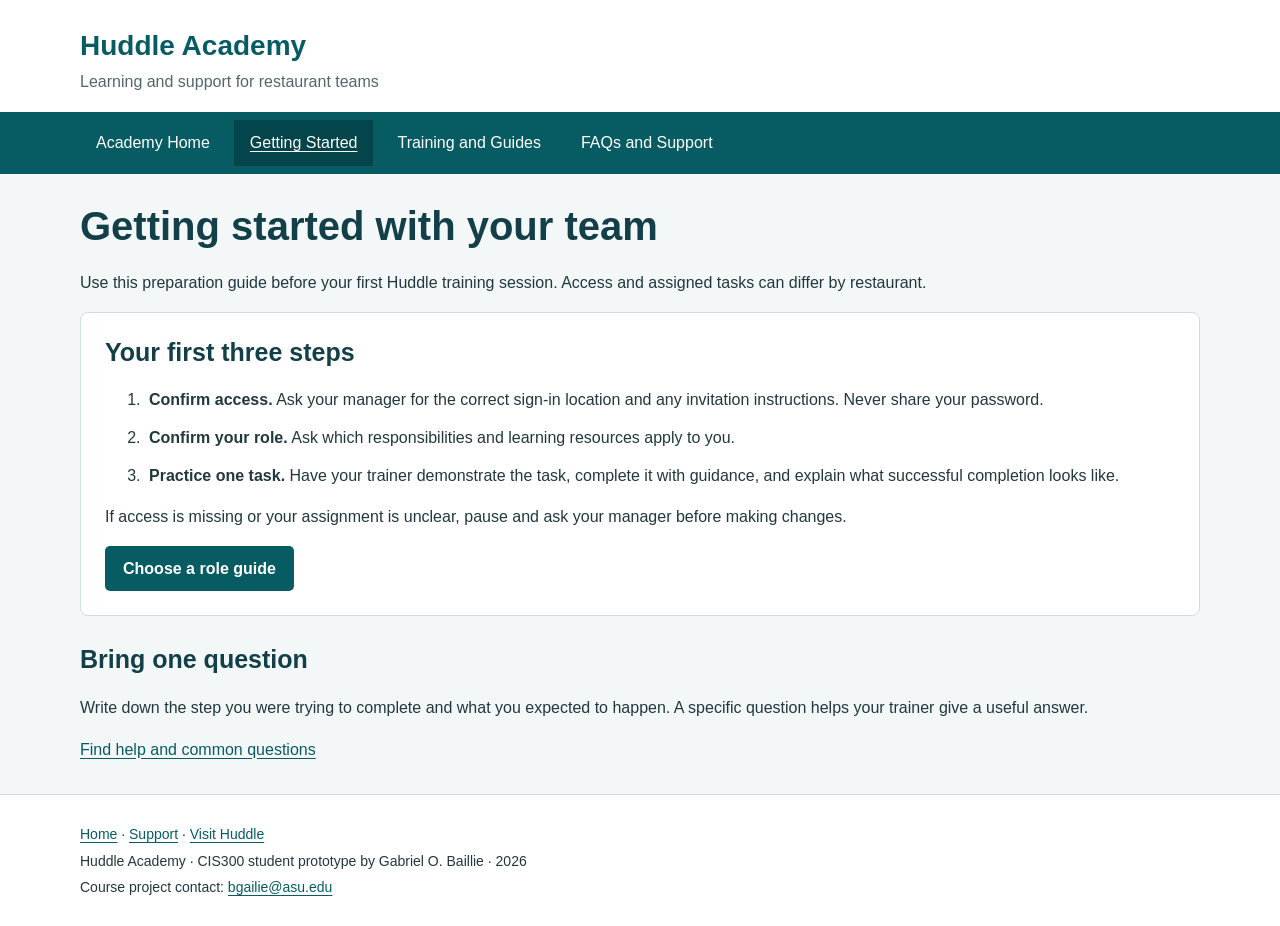
==== getting-started.html @ c144b117 "Initial project: Huddle Academy static website with HTML pages and shared stylesheet" ====
<!DOCTYPE html>
<html lang="en">
<head>
  <meta charset="UTF-8">
  <meta name="viewport" content="width=device-width, initial-scale=1.0">
  <meta name="description" content="Getting Started: practical onboarding and learning resources for restaurant teams using Huddle.">
  <title>Getting Started | Huddle Academy</title>
  <link rel="stylesheet" href="huddle.css">
</head>
<body>
  <a class="skip-link" href="#main">Skip to main content</a>
  <header><div class="wrapper"><a class="brand" href="index.html">Huddle Academy</a><p class="tagline">Learning and support for restaurant teams</p></div></header>
  <nav aria-label="Main navigation"><div class="wrapper"><ul><li><a href="index.html">Academy Home</a></li><li><a href="getting-started.html" aria-current="page">Getting Started</a></li><li><a href="training.html">Training and Guides</a></li><li><a href="support.html">FAQs and Support</a></li></ul></div></nav>
  <main id="main" class="wrapper">
    <h1>Getting started with your team</h1><p>Use this preparation guide before your first Huddle training session. Access and assigned tasks can differ by restaurant.</p>
    <section class="panel"><h2>Your first three steps</h2><ol class="steps"><li><strong>Confirm access.</strong> Ask your manager for the correct sign-in location and any invitation instructions. Never share your password.</li><li><strong>Confirm your role.</strong> Ask which responsibilities and learning resources apply to you.</li><li><strong>Practice one task.</strong> Have your trainer demonstrate the task, complete it with guidance, and explain what successful completion looks like.</li></ol><p>If access is missing or your assignment is unclear, pause and ask your manager before making changes.</p><a class="button" href="training.html">Choose a role guide</a></section>
    <section class="section"><h2>Bring one question</h2><p>Write down the step you were trying to complete and what you expected to happen. A specific question helps your trainer give a useful answer.</p><a href="support.html">Find help and common questions</a></section>
  </main>
  <footer><div class="wrapper"><p><a href="index.html">Home</a> · <a href="support.html">Support</a> · <a href="https://huddleapp.com">Visit Huddle</a></p><p>Huddle Academy · CIS300 student prototype by Gabriel O. Baillie · 2026</p><p>Course project contact: <a href="mailto:bgailie@asu.edu">bgailie@asu.edu</a></p></div></footer>
</body>
</html>
---- huddle.css ----
/* Huddle Academy: shared external stylesheet */
* {
  box-sizing: border-box;
}

body {
  margin: 0;
  background-color: #f3f7f8;
  color: #21383e;
  font-family: Arial, Helvetica, sans-serif;
  font-size: 16px;
  line-height: 1.6;
}

.wrapper {
  width: 92%;
  max-width: 1120px;
  margin: auto;
}

header {
  padding: 24px 0 18px;
  background-color: #ffffff;
}

.brand {
  color: #075c63;
  font-size: 28px;
  font-weight: bold;
  text-decoration: none;
}

.tagline {
  margin: 0;
  color: #52676d;
}

nav {
  background-color: #075c63;
}

nav ul {
  display: flex;
  flex-wrap: wrap;
  gap: 8px;
  list-style: none;
  margin: 0;
  padding: 8px 0;
}

nav a {
  display: block;
  color: #ffffff;
  padding: 10px 16px;
  text-decoration: none;
}

nav a:hover, nav a[aria-current="page"] {
  background-color: #03454b;
  text-decoration: underline;
}

a {
  color: #075c63;
  text-underline-offset: 3px;
}

a:focus-visible, input:focus-visible, select:focus-visible, textarea:focus-visible, button:focus-visible {
  outline: 3px solid #be6411;
  outline-offset: 3px;
}

main {
  padding-top: 28px;
  padding-bottom: 32px;
}

h1, h2, h3 {
  line-height: 1.2;
  color: #123f48;
}

h1 {
  font-size: 40px;
  margin: 0 0 20px;
}

h2 {
  font-size: 25px;
  margin-top: 0;
}

h3 {
  font-size: 20px;
}

p {
  margin-top: 0;
}

.hero {
  display: grid;
  grid-template-columns: 1fr 1fr;
  gap: 28px;
  align-items: center;
  background-color: #e1f1ef;
  padding: 30px;
  border-radius: 10px;
}

.hero img {
  width: 100%;
  height: auto;
  display: block;
}

.eyebrow {
  font-size: 14px;
  font-weight: bold;
  letter-spacing: 1px;
  text-transform: uppercase;
}

.button {
  display: inline-block;
  background-color: #075c63;
  color: #ffffff;
  border: 0;
  border-radius: 5px;
  padding: 10px 18px;
  font-weight: bold;
  text-decoration: none;
}

.button:hover {
  background-color: #03454b;
}

.content-grid {
  display: grid;
  grid-template-columns: 2fr 1fr;
  gap: 24px;
  margin-top: 24px;
}

.panel {
  background-color: #ffffff;
  border: 1px solid #cfdee1;
  padding: 24px;
  border-radius: 8px;
}

.cards {
  display: grid;
  grid-template-columns: repeat(3, 1fr);
  gap: 16px;
  margin-top: 20px;
}

.card {
  border-top: 4px solid #247d76;
  background-color: #ffffff;
  padding: 20px;
}

.card h3 {
  margin-top: 0;
}

.section {
  margin-top: 28px;
}

.steps li {
  margin-bottom: 12px;
  padding-left: 4px;
}

.table-wrap {
  overflow-x: auto;
}

table {
  border-collapse: collapse;
  width: 100%;
  background-color: #ffffff;
}

caption {
  text-align: left;
  font-weight: bold;
  padding-bottom: 10px;
}

th, td {
  border: 1px solid #b9cdd1;
  padding: 14px;
  text-align: left;
  vertical-align: top;
}

th {
  background-color: #075c63;
  color: #ffffff;
}

tbody tr:nth-child(even) {
  background-color: #eaf3f5;
}

form {
  max-width: 660px;
}

label {
  display: block;
  font-weight: bold;
  margin-top: 14px;
}

input, select, textarea {
  width: 100%;
  padding: 10px;
  border: 1px solid #71898f;
  border-radius: 4px;
  font: inherit;
  background-color: #ffffff;
}

textarea {
  min-height: 130px;
  resize: vertical;
}

button {
  font: inherit;
  cursor: pointer;
  margin-top: 18px;
}

small {
  display: block;
  color: #52676d;
}

details {
  padding: 14px 0;
  border-bottom: 1px solid #cfdee1;
}

summary {
  cursor: pointer;
  font-weight: bold;
}

details p {
  margin-top: 12px;
}

footer {
  padding: 24px 0;
  border-top: 1px solid #cfdee1;
  background-color: #ffffff;
}

footer p {
  margin: 4px 0;
  font-size: 14px;
}

.skip-link {
  position: absolute;
  left: -9999px;
}

.skip-link:focus {
  left: 12px;
  top: 12px;
  background-color: #ffffff;
  padding: 12px;
  z-index: 2;
}

@media (max-width: 720px) {
  .hero, .content-grid, .cards {
    grid-template-columns: 1fr;
  }

  h1 {
    font-size: 32px;
  }

  .hero, .panel {
    padding: 20px;
  }

  nav a {
    padding: 8px 10px;
  }
}
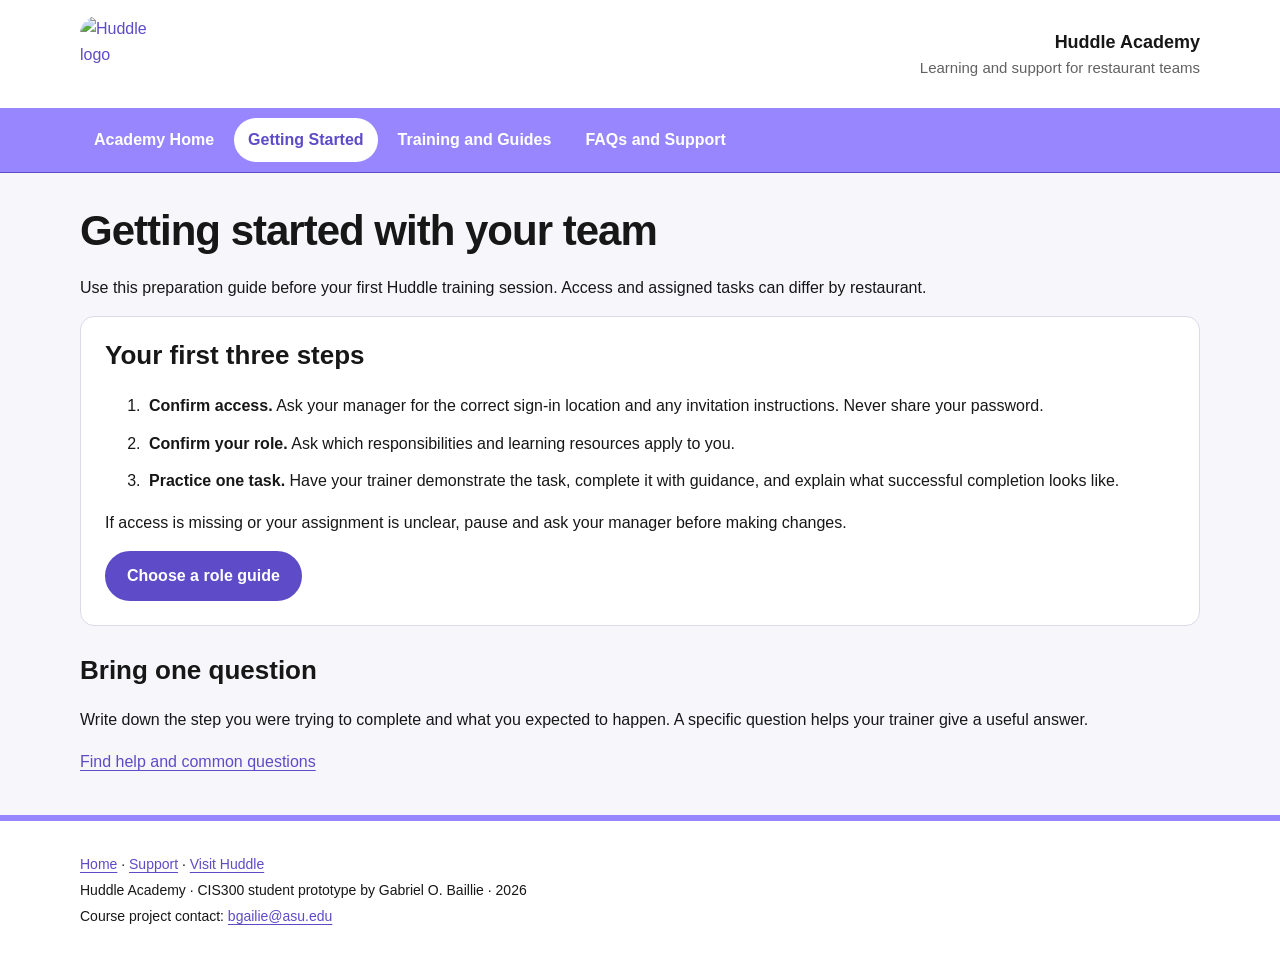
==== commit f3e1300a: "Update Huddle Academy pages to revised starter content and styling." ====
--- a/getting-started.html
+++ b/getting-started.html
@@ -9,7 +9,7 @@
 </head>
 <body>
   <a class="skip-link" href="#main">Skip to main content</a>
-  <header><div class="wrapper"><a class="brand" href="index.html">Huddle Academy</a><p class="tagline">Learning and support for restaurant teams</p></div></header>
+  <header><div class="wrapper header-row"><a class="brand-logo" href="index.html" aria-label="Huddle Academy home"><img src="huddle-logo.png" width="1024" height="1024" alt="Huddle logo"></a><p class="tagline"><strong>Huddle Academy</strong><br>Learning and support for restaurant teams</p></div></header>
   <nav aria-label="Main navigation"><div class="wrapper"><ul><li><a href="index.html">Academy Home</a></li><li><a href="getting-started.html" aria-current="page">Getting Started</a></li><li><a href="training.html">Training and Guides</a></li><li><a href="support.html">FAQs and Support</a></li></ul></div></nav>
   <main id="main" class="wrapper">
     <h1>Getting started with your team</h1><p>Use this preparation guide before your first Huddle training session. Access and assigned tasks can differ by restaurant.</p>
@@ -18,4 +18,4 @@
   </main>
   <footer><div class="wrapper"><p><a href="index.html">Home</a> · <a href="support.html">Support</a> · <a href="https://huddleapp.com">Visit Huddle</a></p><p>Huddle Academy · CIS300 student prototype by Gabriel O. Baillie · 2026</p><p>Course project contact: <a href="mailto:bgailie@asu.edu">bgailie@asu.edu</a></p></div></footer>
 </body>
-</html>+</html>
--- a/huddle.css
+++ b/huddle.css
@@ -1,12 +1,23 @@
 /* Huddle Academy: shared external stylesheet */
+:root {
+  --huddle-purple: #9886fe;
+  --huddle-purple-dark: #5d4bc7;
+  --huddle-purple-soft: #eeeaff;
+  --ink: #171717;
+  --muted: #626262;
+  --canvas: #f7f6fb;
+  --surface: #ffffff;
+  --border: #ddd9e8;
+}
+
 * {
   box-sizing: border-box;
 }
 
 body {
   margin: 0;
-  background-color: #f3f7f8;
-  color: #21383e;
+  background-color: var(--canvas);
+  color: var(--ink);
   font-family: Arial, Helvetica, sans-serif;
   font-size: 16px;
   line-height: 1.6;
@@ -19,74 +30,111 @@
 }
 
 header {
-  padding: 24px 0 18px;
-  background-color: #ffffff;
-}
-
-.brand {
-  color: #075c63;
-  font-size: 28px;
-  font-weight: bold;
+  padding: 16px 0;
+  background-color: var(--surface);
+}
+
+.header-row {
+  display: flex;
+  align-items: center;
+  justify-content: space-between;
+  gap: 24px;
+}
+
+.brand-logo {
+  display: inline-flex;
+  align-items: center;
   text-decoration: none;
+}
+
+.brand-logo img {
+  display: block;
+  width: 76px;
+  height: 76px;
+  object-fit: cover;
+  border-radius: 18px;
 }
 
 .tagline {
   margin: 0;
-  color: #52676d;
+  color: var(--muted);
+  font-size: 15px;
+  text-align: right;
+}
+
+.tagline strong {
+  color: var(--ink);
+  font-size: 18px;
 }
 
 nav {
-  background-color: #075c63;
+  background-color: var(--huddle-purple);
+  border-bottom: 1px solid var(--huddle-purple-dark);
 }
 
 nav ul {
   display: flex;
   flex-wrap: wrap;
-  gap: 8px;
+  gap: 6px;
   list-style: none;
   margin: 0;
-  padding: 8px 0;
+  padding: 10px 0;
 }
 
 nav a {
   display: block;
   color: #ffffff;
-  padding: 10px 16px;
+  padding: 9px 14px;
+  border-radius: 999px;
+  font-weight: 700;
   text-decoration: none;
 }
 
-nav a:hover, nav a[aria-current="page"] {
-  background-color: #03454b;
-  text-decoration: underline;
+nav a:hover {
+  background-color: rgba(255,255,255,0.16);
+}
+
+nav a[aria-current="page"] {
+  background-color: #ffffff;
+  color: var(--huddle-purple-dark);
 }
 
 a {
-  color: #075c63;
+  color: var(--huddle-purple-dark);
   text-underline-offset: 3px;
 }
 
-a:focus-visible, input:focus-visible, select:focus-visible, textarea:focus-visible, button:focus-visible {
-  outline: 3px solid #be6411;
+a:hover {
+  text-decoration-thickness: 2px;
+}
+
+a:focus-visible,
+input:focus-visible,
+select:focus-visible,
+textarea:focus-visible,
+button:focus-visible {
+  outline: 3px solid var(--huddle-purple-dark);
   outline-offset: 3px;
 }
 
 main {
-  padding-top: 28px;
-  padding-bottom: 32px;
+  padding-top: 34px;
+  padding-bottom: 40px;
 }
 
 h1, h2, h3 {
-  line-height: 1.2;
-  color: #123f48;
+  line-height: 1.15;
+  color: var(--ink);
 }
 
 h1 {
-  font-size: 40px;
+  font-size: 42px;
   margin: 0 0 20px;
+  letter-spacing: -1px;
 }
 
 h2 {
-  font-size: 25px;
+  font-size: 26px;
   margin-top: 0;
 }
 
@@ -99,13 +147,25 @@
 }
 
 .hero {
+  position: relative;
+  overflow: hidden;
   display: grid;
-  grid-template-columns: 1fr 1fr;
-  gap: 28px;
+  grid-template-columns: 1.05fr 0.95fr;
+  gap: 30px;
   align-items: center;
-  background-color: #e1f1ef;
-  padding: 30px;
-  border-radius: 10px;
+  background: linear-gradient(135deg, #ffffff 0%, var(--huddle-purple-soft) 100%);
+  padding: 36px;
+  border: 1px solid var(--border);
+  border-radius: 18px;
+  box-shadow: 0 12px 32px rgba(52, 39, 117, 0.08);
+}
+
+.hero::before {
+  content: "";
+  position: absolute;
+  inset: 0 auto 0 0;
+  width: 8px;
+  background-color: var(--huddle-purple);
 }
 
 .hero img {
@@ -115,25 +175,32 @@
 }
 
 .eyebrow {
-  font-size: 14px;
-  font-weight: bold;
-  letter-spacing: 1px;
+  display: inline-block;
+  margin-bottom: 10px;
+  padding: 5px 10px;
+  border-radius: 999px;
+  background-color: var(--huddle-purple-soft);
+  color: var(--huddle-purple-dark);
+  font-size: 13px;
+  font-weight: bold;
+  letter-spacing: 0.8px;
   text-transform: uppercase;
 }
 
 .button {
   display: inline-block;
-  background-color: #075c63;
+  background-color: var(--huddle-purple-dark);
   color: #ffffff;
-  border: 0;
-  border-radius: 5px;
-  padding: 10px 18px;
+  border: 2px solid var(--huddle-purple-dark);
+  border-radius: 999px;
+  padding: 10px 20px;
   font-weight: bold;
   text-decoration: none;
 }
 
 .button:hover {
-  background-color: #03454b;
+  background-color: #ffffff;
+  color: var(--huddle-purple-dark);
 }
 
 .content-grid {
@@ -144,10 +211,10 @@
 }
 
 .panel {
-  background-color: #ffffff;
-  border: 1px solid #cfdee1;
+  background-color: var(--surface);
+  border: 1px solid var(--border);
   padding: 24px;
-  border-radius: 8px;
+  border-radius: 14px;
 }
 
 .cards {
@@ -158,9 +225,19 @@
 }
 
 .card {
-  border-top: 4px solid #247d76;
-  background-color: #ffffff;
+  background-color: var(--surface);
+  border: 1px solid var(--border);
+  border-top: 6px solid var(--huddle-purple);
   padding: 20px;
+  border-radius: 12px;
+}
+
+.card:nth-child(2) {
+  border-top-color: #6e5bd9;
+}
+
+.card:nth-child(3) {
+  border-top-color: #c0b5ff;
 }
 
 .card h3 {
@@ -168,7 +245,7 @@
 }
 
 .section {
-  margin-top: 28px;
+  margin-top: 30px;
 }
 
 .steps li {
@@ -178,34 +255,37 @@
 
 .table-wrap {
   overflow-x: auto;
+  border-radius: 12px;
+  border: 1px solid var(--border);
 }
 
 table {
   border-collapse: collapse;
   width: 100%;
-  background-color: #ffffff;
+  background-color: var(--surface);
 }
 
 caption {
   text-align: left;
   font-weight: bold;
-  padding-bottom: 10px;
+  padding: 14px;
+  background-color: var(--huddle-purple-soft);
 }
 
 th, td {
-  border: 1px solid #b9cdd1;
+  border: 1px solid var(--border);
   padding: 14px;
   text-align: left;
   vertical-align: top;
 }
 
 th {
-  background-color: #075c63;
+  background-color: var(--huddle-purple-dark);
   color: #ffffff;
 }
 
 tbody tr:nth-child(even) {
-  background-color: #eaf3f5;
+  background-color: #faf9ff;
 }
 
 form {
@@ -220,9 +300,9 @@
 
 input, select, textarea {
   width: 100%;
-  padding: 10px;
-  border: 1px solid #71898f;
-  border-radius: 4px;
+  padding: 11px;
+  border: 1px solid #aaa4bc;
+  border-radius: 8px;
   font: inherit;
   background-color: #ffffff;
 }
@@ -240,12 +320,12 @@
 
 small {
   display: block;
-  color: #52676d;
+  color: var(--muted);
 }
 
 details {
   padding: 14px 0;
-  border-bottom: 1px solid #cfdee1;
+  border-bottom: 1px solid var(--border);
 }
 
 summary {
@@ -258,9 +338,9 @@
 }
 
 footer {
-  padding: 24px 0;
-  border-top: 1px solid #cfdee1;
-  background-color: #ffffff;
+  padding: 28px 0;
+  border-top: 6px solid var(--huddle-purple);
+  background-color: var(--surface);
 }
 
 footer p {
@@ -282,19 +362,34 @@
 }
 
 @media (max-width: 720px) {
+  .header-row {
+    align-items: flex-start;
+    flex-direction: column;
+    gap: 10px;
+  }
+
+  .tagline {
+    text-align: left;
+  }
+
+  .brand-logo img {
+    width: 64px;
+    height: 64px;
+  }
+
   .hero, .content-grid, .cards {
     grid-template-columns: 1fr;
   }
 
   h1 {
-    font-size: 32px;
+    font-size: 34px;
   }
 
   .hero, .panel {
-    padding: 20px;
+    padding: 22px;
   }
 
   nav a {
     padding: 8px 10px;
   }
-}+}
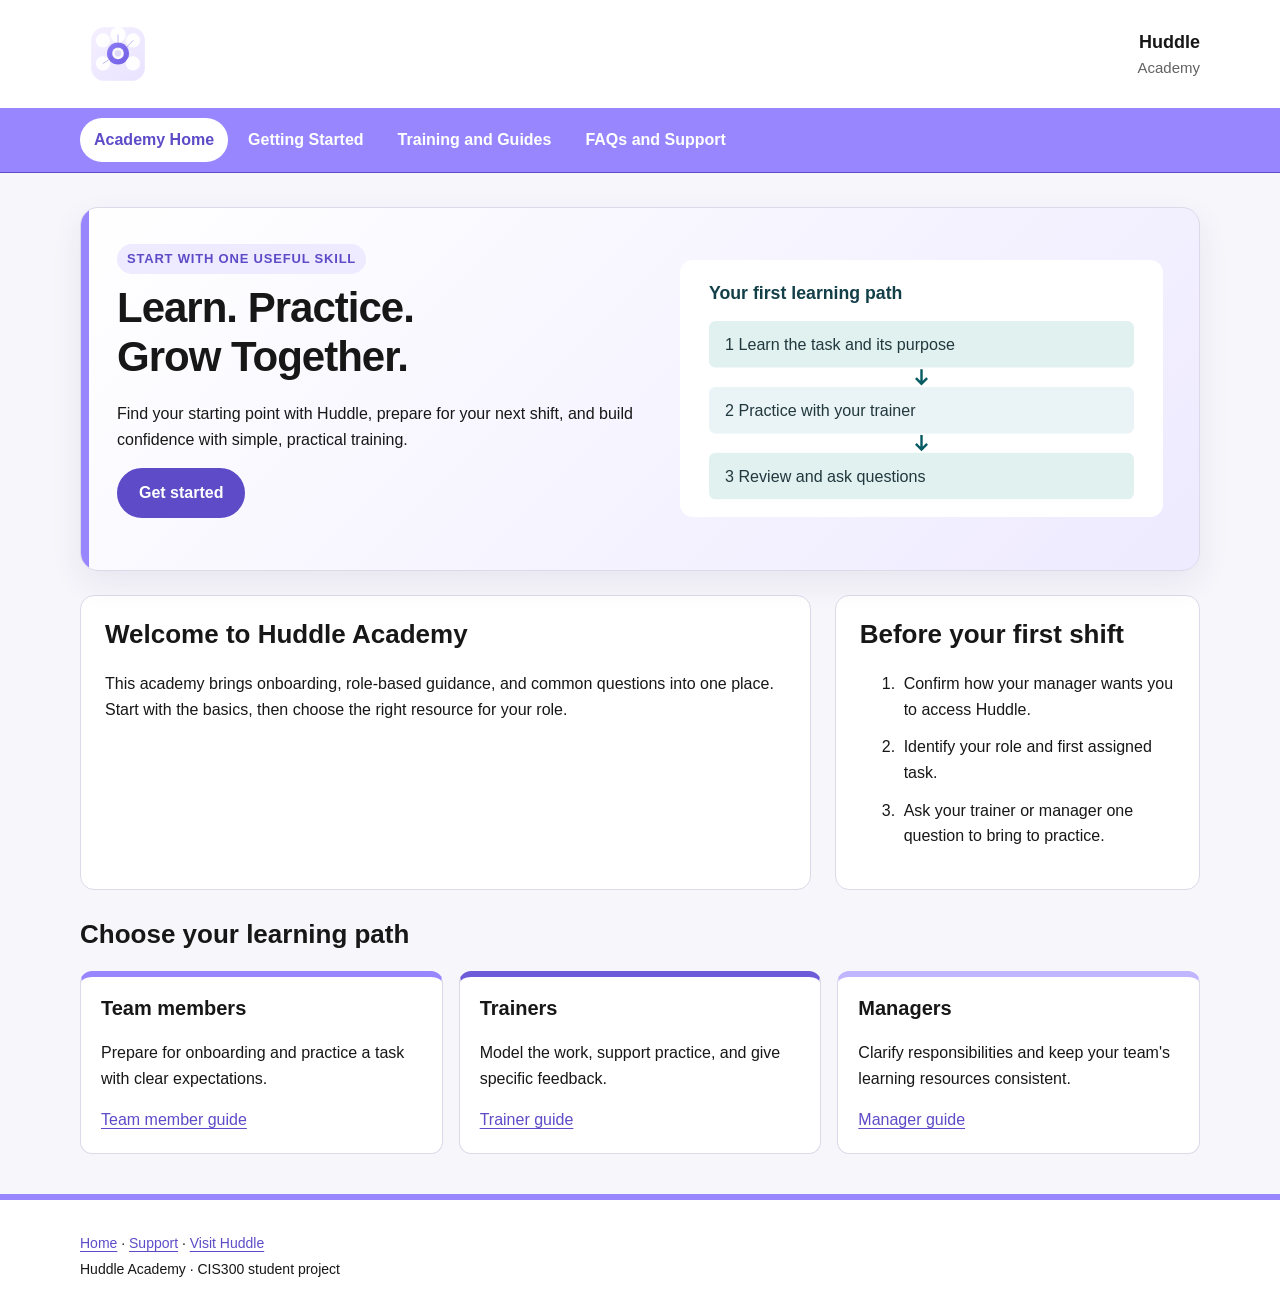
==== commit 0ac45a08: "Refresh Huddle branding with a cleaner social-style logo and consistent site branding assets." ====
--- a/getting-started.html
+++ b/getting-started.html
@@ -3,19 +3,80 @@
 <head>
   <meta charset="UTF-8">
   <meta name="viewport" content="width=device-width, initial-scale=1.0">
-  <meta name="description" content="Getting Started: practical onboarding and learning resources for restaurant teams using Huddle.">
-  <title>Getting Started | Huddle Academy</title>
+  <meta name="description" content="Academy Home: practical onboarding and learning resources for restaurant teams using Huddle.">
+  <title>Academy Home | Huddle Academy</title>
   <link rel="stylesheet" href="huddle.css">
 </head>
 <body>
   <a class="skip-link" href="#main">Skip to main content</a>
-  <header><div class="wrapper header-row"><a class="brand-logo" href="index.html" aria-label="Huddle Academy home"><img src="huddle-logo.png" width="1024" height="1024" alt="Huddle logo"></a><p class="tagline"><strong>Huddle Academy</strong><br>Learning and support for restaurant teams</p></div></header>
-  <nav aria-label="Main navigation"><div class="wrapper"><ul><li><a href="index.html">Academy Home</a></li><li><a href="getting-started.html" aria-current="page">Getting Started</a></li><li><a href="training.html">Training and Guides</a></li><li><a href="support.html">FAQs and Support</a></li></ul></div></nav>
+  <header>
+    <div class="wrapper header-row">
+      <a class="brand-logo" href="index.html" aria-label="Huddle Academy home">
+        <img src="huddle-logo.svg" width="1024" height="1024" alt="Huddle logo">
+      </a>
+      <p class="tagline"><strong>Huddle</strong><br>Academy</p>
+    </div>
+  </header>
+  <nav aria-label="Main navigation">
+    <div class="wrapper">
+      <ul>
+        <li><a href="index.html" aria-current="page">Academy Home</a></li>
+        <li><a href="getting-started.html">Getting Started</a></li>
+        <li><a href="training.html">Training and Guides</a></li>
+        <li><a href="support.html">FAQs and Support</a></li>
+      </ul>
+    </div>
+  </nav>
   <main id="main" class="wrapper">
-    <h1>Getting started with your team</h1><p>Use this preparation guide before your first Huddle training session. Access and assigned tasks can differ by restaurant.</p>
-    <section class="panel"><h2>Your first three steps</h2><ol class="steps"><li><strong>Confirm access.</strong> Ask your manager for the correct sign-in location and any invitation instructions. Never share your password.</li><li><strong>Confirm your role.</strong> Ask which responsibilities and learning resources apply to you.</li><li><strong>Practice one task.</strong> Have your trainer demonstrate the task, complete it with guidance, and explain what successful completion looks like.</li></ol><p>If access is missing or your assignment is unclear, pause and ask your manager before making changes.</p><a class="button" href="training.html">Choose a role guide</a></section>
-    <section class="section"><h2>Bring one question</h2><p>Write down the step you were trying to complete and what you expected to happen. A specific question helps your trainer give a useful answer.</p><a href="support.html">Find help and common questions</a></section>
+    <section class="hero" aria-labelledby="welcome">
+      <div>
+        <p class="eyebrow">Start with one useful skill</p>
+        <h1 id="welcome">Learn. Practice.<br>Grow Together.</h1>
+        <p>Find your starting point with Huddle, prepare for your next shift, and build confidence with simple, practical training.</p>
+        <p><a class="button" href="getting-started.html">Get started</a></p>
+      </div>
+      <img src="learning-path.svg" width="600" height="320" alt="Learning path: learn the task and its purpose, practice with your trainer, then review and ask questions.">
+    </section>
+    <div class="content-grid">
+      <section class="panel">
+        <h2>Welcome to Huddle Academy</h2>
+        <p>This academy brings onboarding, role-based guidance, and common questions into one place. Start with the basics, then choose the right resource for your role.</p>
+      </section>
+      <aside class="panel">
+        <h2>Before your first shift</h2>
+        <ol class="steps">
+          <li>Confirm how your manager wants you to access Huddle.</li>
+          <li>Identify your role and first assigned task.</li>
+          <li>Ask your trainer or manager one question to bring to practice.</li>
+        </ol>
+      </aside>
+    </div>
+    <section class="section" aria-labelledby="paths">
+      <h2 id="paths">Choose your learning path</h2>
+      <div class="cards">
+        <article class="card">
+          <h3>Team members</h3>
+          <p>Prepare for onboarding and practice a task with clear expectations.</p>
+          <a href="training.html#team-members">Team member guide</a>
+        </article>
+        <article class="card">
+          <h3>Trainers</h3>
+          <p>Model the work, support practice, and give specific feedback.</p>
+          <a href="training.html#trainers">Trainer guide</a>
+        </article>
+        <article class="card">
+          <h3>Managers</h3>
+          <p>Clarify responsibilities and keep your team's learning resources consistent.</p>
+          <a href="training.html#managers">Manager guide</a>
+        </article>
+      </div>
+    </section>
   </main>
-  <footer><div class="wrapper"><p><a href="index.html">Home</a> · <a href="support.html">Support</a> · <a href="https://huddleapp.com">Visit Huddle</a></p><p>Huddle Academy · CIS300 student prototype by Gabriel O. Baillie · 2026</p><p>Course project contact: <a href="mailto:bgailie@asu.edu">bgailie@asu.edu</a></p></div></footer>
+  <footer>
+    <div class="wrapper">
+      <p><a href="index.html">Home</a> · <a href="support.html">Support</a> · <a href="https://huddleapp.com">Visit Huddle</a></p>
+      <p>Huddle Academy · CIS300 student project</p>
+    </div>
+  </footer>
 </body>
 </html>
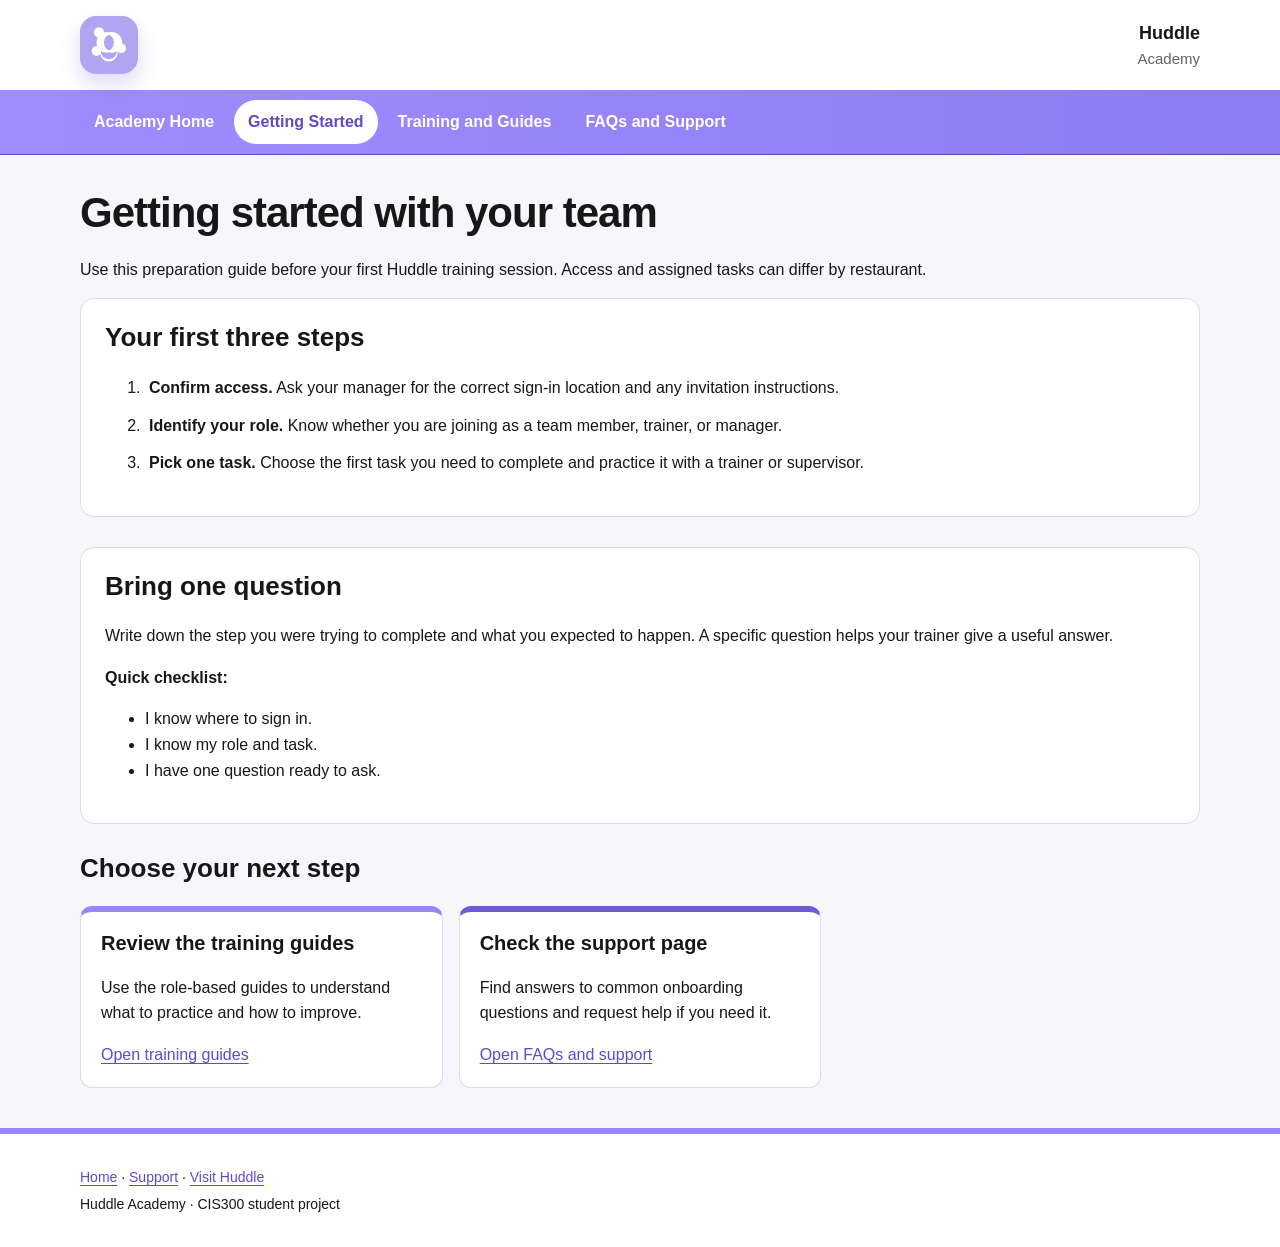
==== commit d42ad9c2: "Revise Getting Started page content and metadata Updated the meta tags and content for the Getting S" ====
--- a/getting-started.html
+++ b/getting-started.html
@@ -3,8 +3,12 @@
 <head>
   <meta charset="UTF-8">
   <meta name="viewport" content="width=device-width, initial-scale=1.0">
-  <meta name="description" content="Academy Home: practical onboarding and learning resources for restaurant teams using Huddle.">
-  <title>Academy Home | Huddle Academy</title>
+  <meta name="description" content="Getting started with Huddle Academy: access your role, prepare for your first task, and know what to bring to your training session.">
+  <meta property="og:title" content="Getting Started | Huddle Academy">
+  <meta property="og:description" content="Prepare for your first Huddle training session with role guidance and task readiness steps.">
+  <meta property="og:type" content="website">
+  <title>Getting Started | Huddle Academy</title>
+  <link rel="icon" href="huddle-logo.svg" type="image/svg+xml">
   <link rel="stylesheet" href="huddle.css">
 </head>
 <body>
@@ -17,61 +21,61 @@
       <p class="tagline"><strong>Huddle</strong><br>Academy</p>
     </div>
   </header>
+
   <nav aria-label="Main navigation">
     <div class="wrapper">
       <ul>
-        <li><a href="index.html" aria-current="page">Academy Home</a></li>
-        <li><a href="getting-started.html">Getting Started</a></li>
+        <li><a href="index.html">Academy Home</a></li>
+        <li><a href="getting-started.html" aria-current="page">Getting Started</a></li>
         <li><a href="training.html">Training and Guides</a></li>
         <li><a href="support.html">FAQs and Support</a></li>
       </ul>
     </div>
   </nav>
+
   <main id="main" class="wrapper">
-    <section class="hero" aria-labelledby="welcome">
-      <div>
-        <p class="eyebrow">Start with one useful skill</p>
-        <h1 id="welcome">Learn. Practice.<br>Grow Together.</h1>
-        <p>Find your starting point with Huddle, prepare for your next shift, and build confidence with simple, practical training.</p>
-        <p><a class="button" href="getting-started.html">Get started</a></p>
+    <h1>Getting started with your team</h1>
+    <p class="lead">Use this preparation guide before your first Huddle training session. Access and assigned tasks can differ by restaurant.</p>
+
+    <section class="panel">
+      <h2>Your first three steps</h2>
+      <ol class="steps">
+        <li><strong>Confirm access.</strong> Ask your manager for the correct sign-in location and any invitation instructions.</li>
+        <li><strong>Identify your role.</strong> Know whether you are joining as a team member, trainer, or manager.</li>
+        <li><strong>Pick one task.</strong> Choose the first task you need to complete and practice it with a trainer or supervisor.</li>
+      </ol>
+    </section>
+
+    <section class="section panel">
+      <h2>Bring one question</h2>
+      <p>Write down the step you were trying to complete and what you expected to happen. A specific question helps your trainer give a useful answer.</p>
+      <div class="callout">
+        <strong>Quick checklist:</strong>
+        <ul>
+          <li>I know where to sign in.</li>
+          <li>I know my role and task.</li>
+          <li>I have one question ready to ask.</li>
+        </ul>
       </div>
-      <img src="learning-path.svg" width="600" height="320" alt="Learning path: learn the task and its purpose, practice with your trainer, then review and ask questions.">
     </section>
-    <div class="content-grid">
-      <section class="panel">
-        <h2>Welcome to Huddle Academy</h2>
-        <p>This academy brings onboarding, role-based guidance, and common questions into one place. Start with the basics, then choose the right resource for your role.</p>
-      </section>
-      <aside class="panel">
-        <h2>Before your first shift</h2>
-        <ol class="steps">
-          <li>Confirm how your manager wants you to access Huddle.</li>
-          <li>Identify your role and first assigned task.</li>
-          <li>Ask your trainer or manager one question to bring to practice.</li>
-        </ol>
-      </aside>
-    </div>
-    <section class="section" aria-labelledby="paths">
-      <h2 id="paths">Choose your learning path</h2>
-      <div class="cards">
+
+    <section class="section">
+      <h2>Choose your next step</h2>
+      <div class="cards two-up">
         <article class="card">
-          <h3>Team members</h3>
-          <p>Prepare for onboarding and practice a task with clear expectations.</p>
-          <a href="training.html#team-members">Team member guide</a>
+          <h3>Review the training guides</h3>
+          <p>Use the role-based guides to understand what to practice and how to improve.</p>
+          <a href="training.html">Open training guides</a>
         </article>
         <article class="card">
-          <h3>Trainers</h3>
-          <p>Model the work, support practice, and give specific feedback.</p>
-          <a href="training.html#trainers">Trainer guide</a>
-        </article>
-        <article class="card">
-          <h3>Managers</h3>
-          <p>Clarify responsibilities and keep your team's learning resources consistent.</p>
-          <a href="training.html#managers">Manager guide</a>
+          <h3>Check the support page</h3>
+          <p>Find answers to common onboarding questions and request help if you need it.</p>
+          <a href="support.html">Open FAQs and support</a>
         </article>
       </div>
     </section>
   </main>
+
   <footer>
     <div class="wrapper">
       <p><a href="index.html">Home</a> · <a href="support.html">Support</a> · <a href="https://huddleapp.com">Visit Huddle</a></p>
--- a/huddle.css
+++ b/huddle.css
@@ -49,10 +49,11 @@
 
 .brand-logo img {
   display: block;
-  width: 76px;
-  height: 76px;
+  width: 58px;
+  height: 58px;
   object-fit: cover;
-  border-radius: 18px;
+  border-radius: 16px;
+  box-shadow: 0 10px 22px rgba(93, 75, 199, 0.2);
 }
 
 .tagline {
@@ -68,7 +69,7 @@
 }
 
 nav {
-  background-color: var(--huddle-purple);
+  background: linear-gradient(90deg, #9f8dff 0%, #8d7bf4 100%);
   border-bottom: 1px solid var(--huddle-purple-dark);
 }
 
@@ -373,8 +374,8 @@
   }
 
   .brand-logo img {
-    width: 64px;
-    height: 64px;
+    width: 50px;
+    height: 50px;
   }
 
   .hero, .content-grid, .cards {
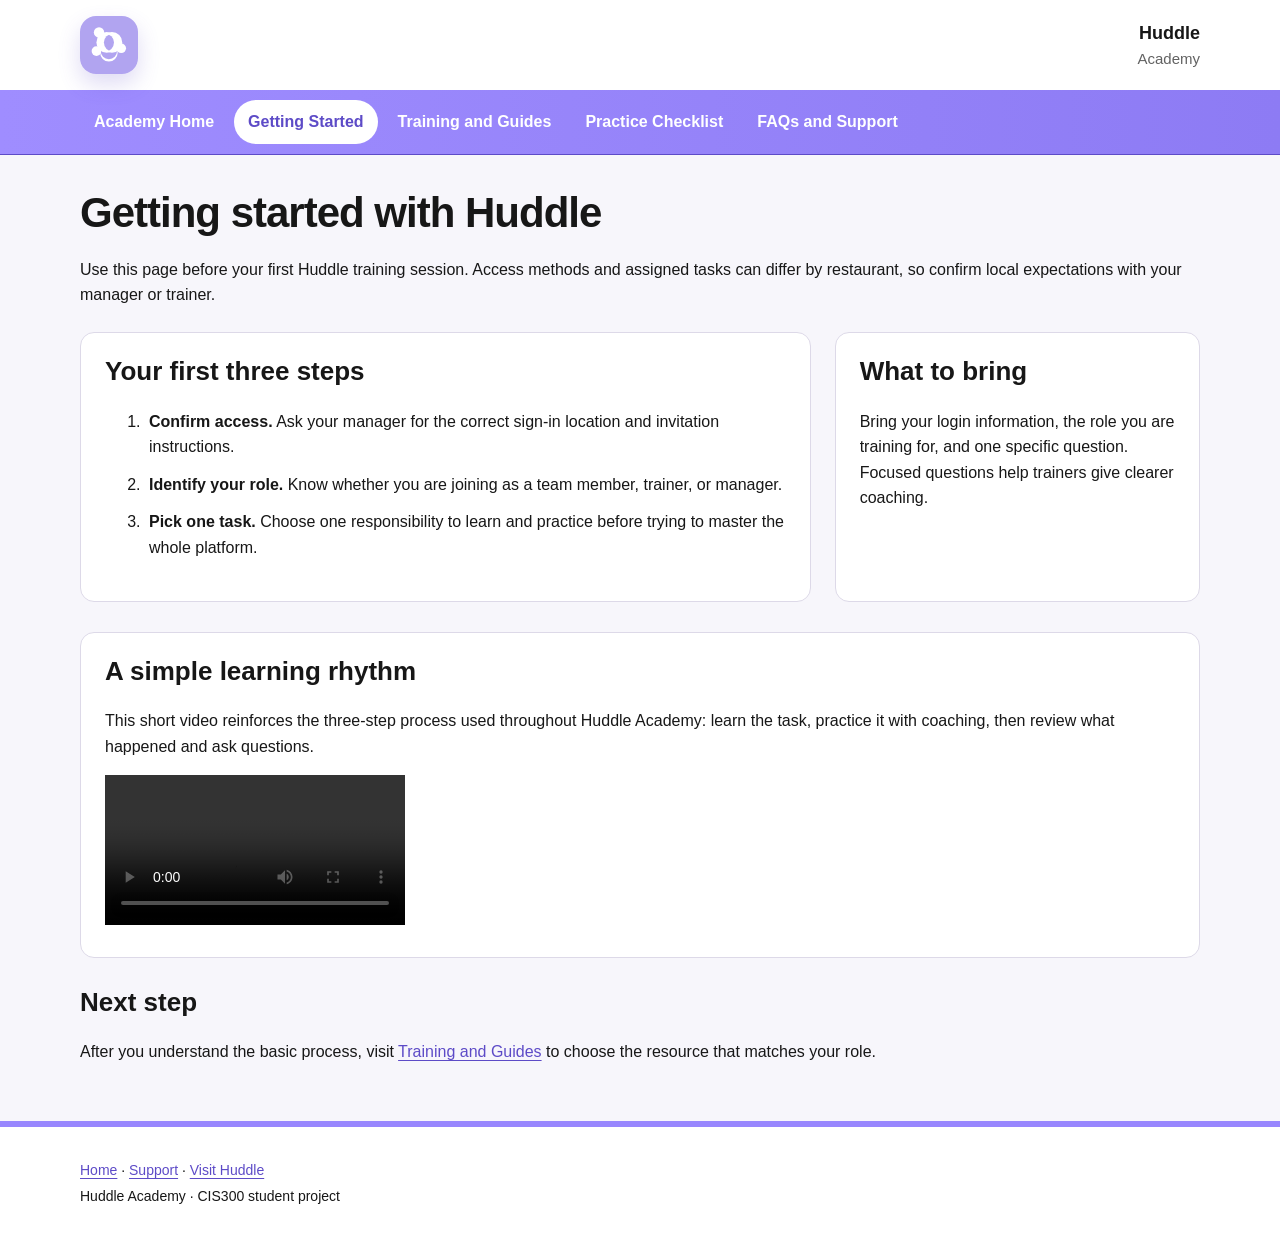
==== commit bf80db2f: "Add GA4 tracking snippet to all site pages with placeholder measurement ID." ====
--- a/getting-started.html
+++ b/getting-started.html
@@ -3,13 +3,18 @@
 <head>
   <meta charset="UTF-8">
   <meta name="viewport" content="width=device-width, initial-scale=1.0">
-  <meta name="description" content="Getting started with Huddle Academy: access your role, prepare for your first task, and know what to bring to your training session.">
-  <meta property="og:title" content="Getting Started | Huddle Academy">
-  <meta property="og:description" content="Prepare for your first Huddle training session with role guidance and task readiness steps.">
-  <meta property="og:type" content="website">
+  <meta name="description" content="Getting Started with Huddle Academy explains access, roles, first tasks, and a simple learning process for restaurant teams.">
+  <meta name="keywords" content="Huddle getting started, restaurant onboarding, team member training, restaurant software, training video">
+  <meta name="author" content="Gabriel O. Baillie">
   <title>Getting Started | Huddle Academy</title>
-  <link rel="icon" href="huddle-logo.svg" type="image/svg+xml">
   <link rel="stylesheet" href="huddle.css">
+  <script async src="https://www.googletagmanager.com/gtag/js?id=G-XXXXXXXXXX"></script>
+  <script>
+    window.dataLayer = window.dataLayer || [];
+    function gtag(){dataLayer.push(arguments);}
+    gtag('js', new Date());
+    gtag('config', 'G-XXXXXXXXXX');
+  </script>
 </head>
 <body>
   <a class="skip-link" href="#main">Skip to main content</a>
@@ -21,61 +26,49 @@
       <p class="tagline"><strong>Huddle</strong><br>Academy</p>
     </div>
   </header>
-
   <nav aria-label="Main navigation">
     <div class="wrapper">
       <ul>
         <li><a href="index.html">Academy Home</a></li>
         <li><a href="getting-started.html" aria-current="page">Getting Started</a></li>
         <li><a href="training.html">Training and Guides</a></li>
+        <li><a href="practice.html">Practice Checklist</a></li>
         <li><a href="support.html">FAQs and Support</a></li>
       </ul>
     </div>
   </nav>
-
   <main id="main" class="wrapper">
-    <h1>Getting started with your team</h1>
-    <p class="lead">Use this preparation guide before your first Huddle training session. Access and assigned tasks can differ by restaurant.</p>
-
-    <section class="panel">
-      <h2>Your first three steps</h2>
-      <ol class="steps">
-        <li><strong>Confirm access.</strong> Ask your manager for the correct sign-in location and any invitation instructions.</li>
-        <li><strong>Identify your role.</strong> Know whether you are joining as a team member, trainer, or manager.</li>
-        <li><strong>Pick one task.</strong> Choose the first task you need to complete and practice it with a trainer or supervisor.</li>
-      </ol>
-    </section>
-
-    <section class="section panel">
-      <h2>Bring one question</h2>
-      <p>Write down the step you were trying to complete and what you expected to happen. A specific question helps your trainer give a useful answer.</p>
-      <div class="callout">
-        <strong>Quick checklist:</strong>
-        <ul>
-          <li>I know where to sign in.</li>
-          <li>I know my role and task.</li>
-          <li>I have one question ready to ask.</li>
-        </ul>
+    <h1>Getting started with Huddle</h1>
+    <p>Use this page before your first Huddle training session. Access methods and assigned tasks can differ by restaurant, so confirm local expectations with your manager or trainer.</p>
+    <div class="content-grid">
+      <section class="panel">
+        <h2>Your first three steps</h2>
+        <ol class="steps">
+          <li><strong>Confirm access.</strong> Ask your manager for the correct sign-in location and invitation instructions.</li>
+          <li><strong>Identify your role.</strong> Know whether you are joining as a team member, trainer, or manager.</li>
+          <li><strong>Pick one task.</strong> Choose one responsibility to learn and practice before trying to master the whole platform.</li>
+        </ol>
+      </section>
+      <aside class="panel">
+        <h2>What to bring</h2>
+        <p>Bring your login information, the role you are training for, and one specific question. Focused questions help trainers give clearer coaching.</p>
+      </aside>
+    </div>
+    <section class="section panel" aria-labelledby="video-heading">
+      <h2 id="video-heading">A simple learning rhythm</h2>
+      <p>This short video reinforces the three-step process used throughout Huddle Academy: learn the task, practice it with coaching, then review what happened and ask questions.</p>
+      <div class="video-wrap">
+        <video controls preload="metadata">
+          <source src="huddle-learning-rhythm.mp4" type="video/mp4">
+          Your browser does not support the HTML5 video element.
+        </video>
       </div>
     </section>
-
     <section class="section">
-      <h2>Choose your next step</h2>
-      <div class="cards two-up">
-        <article class="card">
-          <h3>Review the training guides</h3>
-          <p>Use the role-based guides to understand what to practice and how to improve.</p>
-          <a href="training.html">Open training guides</a>
-        </article>
-        <article class="card">
-          <h3>Check the support page</h3>
-          <p>Find answers to common onboarding questions and request help if you need it.</p>
-          <a href="support.html">Open FAQs and support</a>
-        </article>
-      </div>
+      <h2>Next step</h2>
+      <p>After you understand the basic process, visit <a href="training.html">Training and Guides</a> to choose the resource that matches your role.</p>
     </section>
   </main>
-
   <footer>
     <div class="wrapper">
       <p><a href="index.html">Home</a> · <a href="support.html">Support</a> · <a href="https://huddleapp.com">Visit Huddle</a></p>
--- a/huddle.css
+++ b/huddle.css
@@ -8,10 +8,16 @@
   --canvas: #f7f6fb;
   --surface: #ffffff;
   --border: #ddd9e8;
+  --success: #ebf8f2;
+  --success-text: #245a3d;
 }
 
 * {
   box-sizing: border-box;
+}
+
+html {
+  scroll-behavior: smooth;
 }
 
 body {
@@ -145,6 +151,11 @@
 
 p {
   margin-top: 0;
+}
+
+.lead {
+  font-size: 1.06rem;
+  max-width: 700px;
 }
 
 .hero {
@@ -225,6 +236,10 @@
   margin-top: 20px;
 }
 
+.cards.two-up {
+  grid-template-columns: repeat(2, minmax(0, 1fr));
+}
+
 .card {
   background-color: var(--surface);
   border: 1px solid var(--border);
@@ -252,6 +267,42 @@
 .steps li {
   margin-bottom: 12px;
   padding-left: 4px;
+}
+
+.step-list {
+  margin-top: 20px;
+}
+
+.step-list ol {
+  margin-top: 10px;
+  padding-left: 20px;
+}
+
+.callout {
+  margin-top: 20px;
+  padding: 16px 18px;
+  border-left: 4px solid var(--huddle-purple-dark);
+  background-color: var(--success);
+  color: var(--success-text);
+  border-radius: 12px;
+}
+
+.callout ul {
+  margin: 10px 0 0 18px;
+}
+
+.mini-grid {
+  display: grid;
+  grid-template-columns: repeat(3, minmax(0, 1fr));
+  gap: 18px;
+  margin-top: 16px;
+}
+
+.mini-grid > div {
+  background: #faf9ff;
+  border: 1px solid var(--border);
+  border-radius: 12px;
+  padding: 18px;
 }
 
 .table-wrap {
@@ -378,7 +429,11 @@
     height: 50px;
   }
 
-  .hero, .content-grid, .cards {
+  .hero, .content-grid, .cards, .mini-grid {
+    grid-template-columns: 1fr;
+  }
+
+  .cards.two-up {
     grid-template-columns: 1fr;
   }
 
@@ -394,3 +449,54 @@
     padding: 8px 10px;
   }
 }
+
+@media (prefers-color-scheme: dark) {
+  :root {
+    --ink: #f4f4f7;
+    --muted: #c4c2d6;
+    --canvas: #17171c;
+    --surface: #1f222b;
+    --border: #3a3c47;
+    --huddle-purple-soft: #2d224c;
+    --success: #1d342b;
+    --success-text: #d7f9eb;
+  }
+
+  body {
+    background-color: var(--canvas);
+    color: var(--ink);
+  }
+
+  .card,
+  .panel,
+  .mini-grid > div,
+  table,
+  .table-wrap {
+    background-color: var(--surface);
+  }
+
+  .button {
+    box-shadow: none;
+  }
+}
+
+@media print {
+  nav,
+  .skip-link,
+  footer,
+  .button {
+    display: none !important;
+  }
+
+  body {
+    background: white;
+    color: black;
+  }
+
+  .panel,
+  .card,
+  .mini-grid > div {
+    box-shadow: none;
+    border: 1px solid #666;
+  }
+}
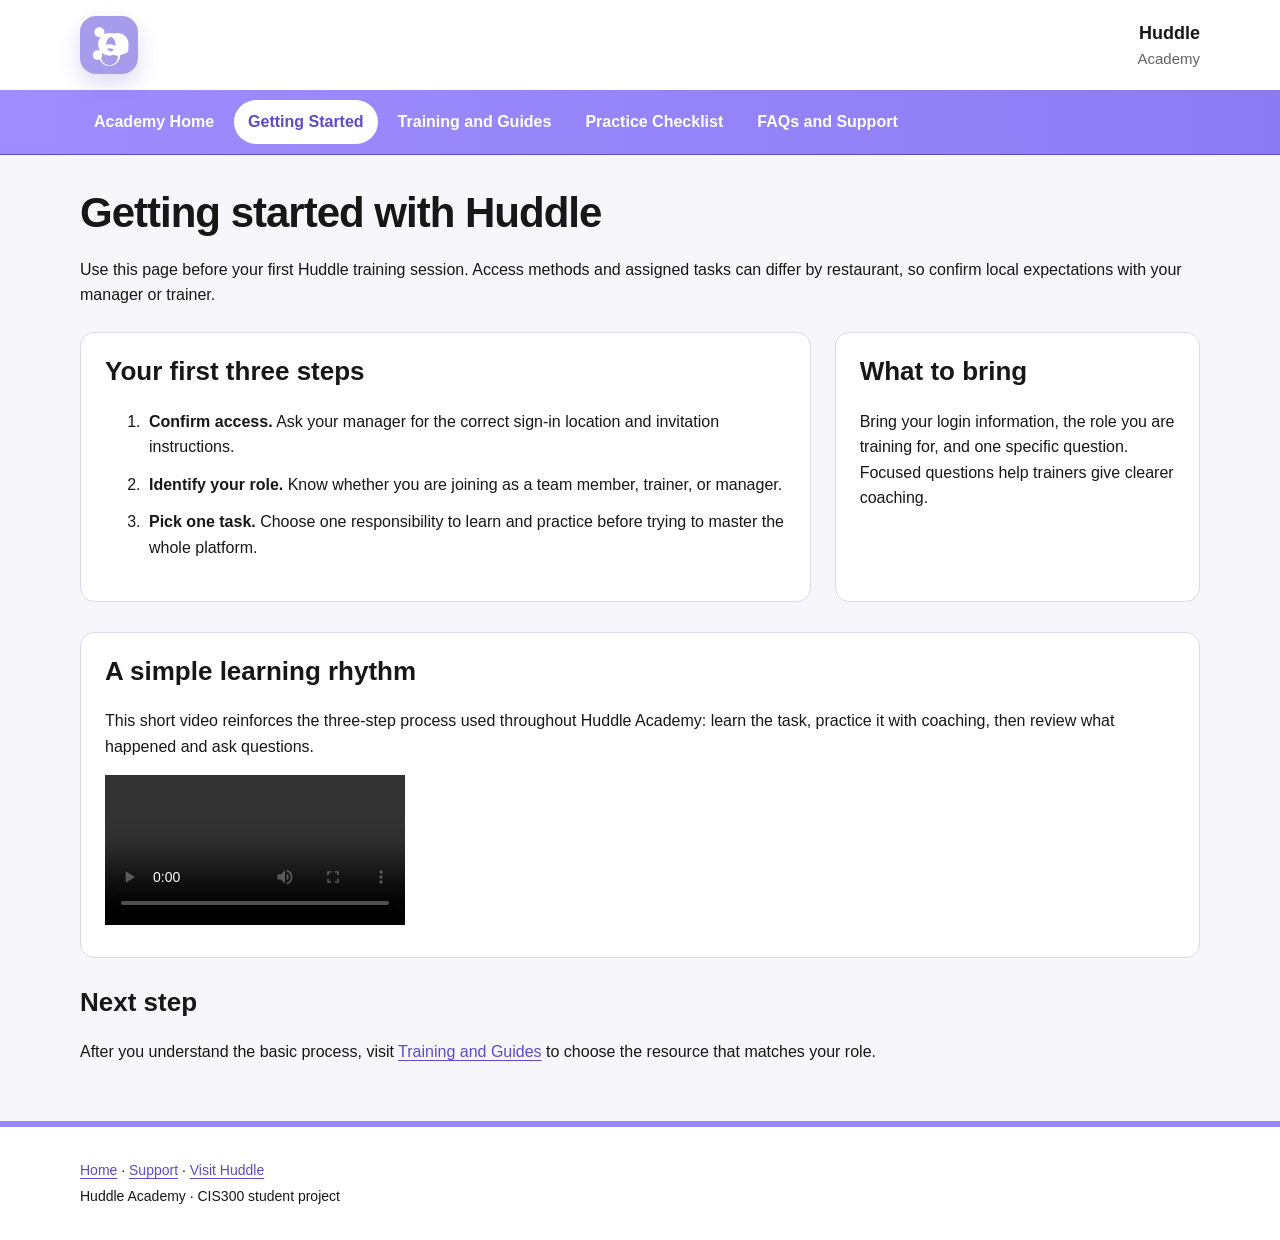
==== commit a4237a4b: "Update all Huddle Academy pages to use the final GA4 measurement ID G-BH44QCHJ3N." ====
--- a/getting-started.html
+++ b/getting-started.html
@@ -8,12 +8,12 @@
   <meta name="author" content="Gabriel O. Baillie">
   <title>Getting Started | Huddle Academy</title>
   <link rel="stylesheet" href="huddle.css">
-  <script async src="https://www.googletagmanager.com/gtag/js?id=G-XXXXXXXXXX"></script>
+  <script async src="https://www.googletagmanager.com/gtag/js?id=G-BH44QCHJ3N"></script>
   <script>
     window.dataLayer = window.dataLayer || [];
     function gtag(){dataLayer.push(arguments);}
     gtag('js', new Date());
-    gtag('config', 'G-XXXXXXXXXX');
+    gtag('config', 'G-BH44QCHJ3N');
   </script>
 </head>
 <body>
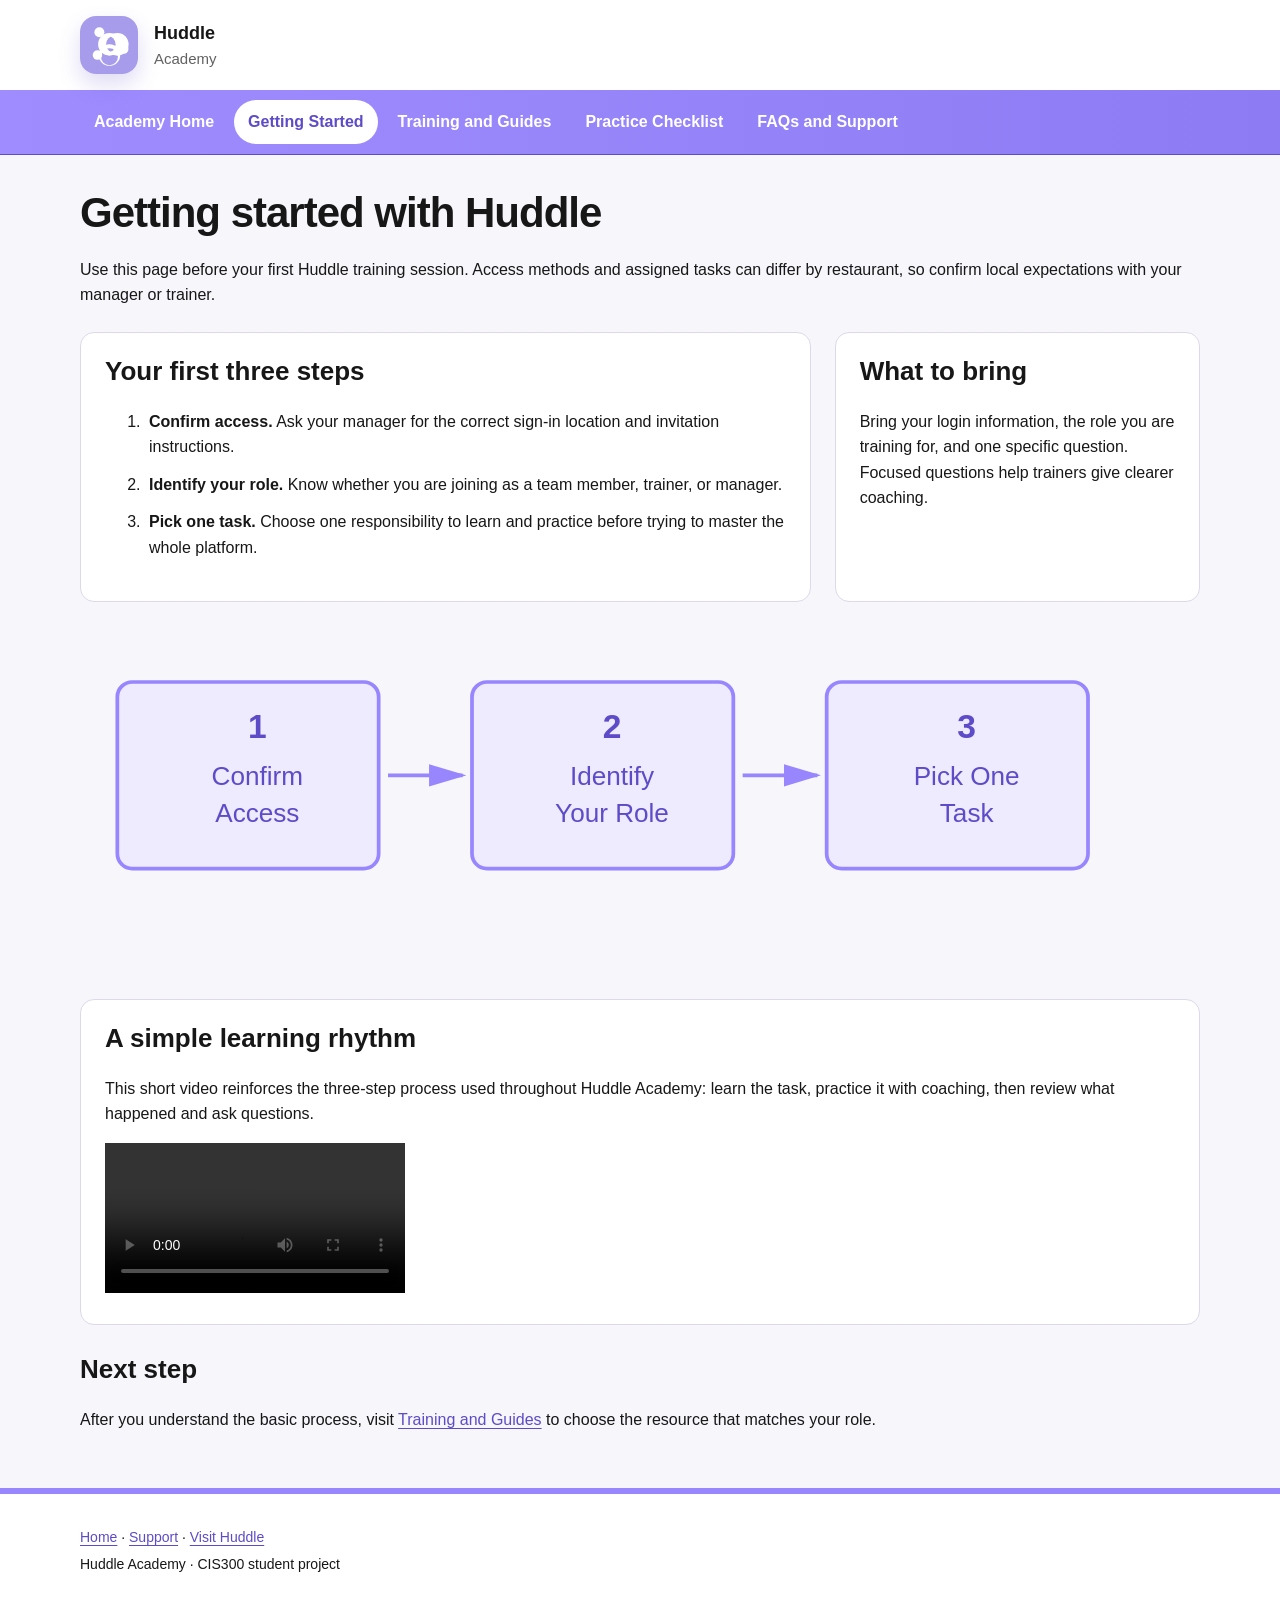
==== commit 193d7d3a: "Final A-level polish pass: Correct GA4 ID to G-0W5133Y3XS on all pages, restructure header brand loc" ====
--- a/getting-started.html
+++ b/getting-started.html
@@ -8,22 +8,26 @@
   <meta name="author" content="Gabriel O. Baillie">
   <title>Getting Started | Huddle Academy</title>
   <link rel="stylesheet" href="huddle.css">
-  <script async src="https://www.googletagmanager.com/gtag/js?id=G-BH44QCHJ3N"></script>
+  <script async src="https://www.googletagmanager.com/gtag/js?id=G-0W5133Y3XS"></script>
   <script>
     window.dataLayer = window.dataLayer || [];
     function gtag(){dataLayer.push(arguments);}
     gtag('js', new Date());
-    gtag('config', 'G-BH44QCHJ3N');
+    gtag('config', 'G-0W5133Y3XS');
   </script>
 </head>
 <body>
   <a class="skip-link" href="#main">Skip to main content</a>
   <header>
-    <div class="wrapper header-row">
-      <a class="brand-logo" href="index.html" aria-label="Huddle Academy home">
-        <img src="huddle-logo.svg" width="1024" height="1024" alt="Huddle logo">
-      </a>
-      <p class="tagline"><strong>Huddle</strong><br>Academy</p>
+    <div class="wrapper">
+      <div class="brand-lockup">
+        <a class="brand-logo" href="index.html" aria-label="Huddle Academy home">
+          <img src="huddle-logo.svg" width="1024" height="1024" alt="Huddle logo">
+        </a>
+        <div class="brand-text">
+          <p class="tagline"><strong>Huddle</strong><br>Academy</p>
+        </div>
+      </div>
     </div>
   </header>
   <nav aria-label="Main navigation">
@@ -54,6 +58,35 @@
         <p>Bring your login information, the role you are training for, and one specific question. Focused questions help trainers give clearer coaching.</p>
       </aside>
     </div>
+    <figure class="process-diagram" aria-label="Three-step onboarding process">
+      <svg viewBox="0 0 600 180" xmlns="http://www.w3.org/2000/svg" role="img">
+        <defs>
+          <style>
+            .process-step { font-family: Arial, sans-serif; font-size: 14px; fill: #5d4bc7; }
+            .process-number { font-weight: bold; font-size: 18px; }
+            .process-arrow { stroke: #9886fe; stroke-width: 2; fill: none; marker-end: url(#arrowhead); }
+            .process-box { fill: #eeeaff; stroke: #9886fe; stroke-width: 2; rx: 8; }
+          </style>
+          <marker id="arrowhead" markerWidth="10" markerHeight="10" refX="9" refY="3" orient="auto">
+            <polygon points="0 0, 10 3, 0 6" fill="#9886fe" />
+          </marker>
+        </defs>
+        <rect class="process-box" x="20" y="30" width="140" height="100" />
+        <text class="process-step process-number" x="95" y="60" text-anchor="middle">1</text>
+        <text class="process-step" x="95" y="85" text-anchor="middle">Confirm</text>
+        <text class="process-step" x="95" y="105" text-anchor="middle">Access</text>
+        <path class="process-arrow" d="M 165 80 L 205 80" />
+        <rect class="process-box" x="210" y="30" width="140" height="100" />
+        <text class="process-step process-number" x="285" y="60" text-anchor="middle">2</text>
+        <text class="process-step" x="285" y="85" text-anchor="middle">Identify</text>
+        <text class="process-step" x="285" y="105" text-anchor="middle">Your Role</text>
+        <path class="process-arrow" d="M 355 80 L 395 80" />
+        <rect class="process-box" x="400" y="30" width="140" height="100" />
+        <text class="process-step process-number" x="475" y="60" text-anchor="middle">3</text>
+        <text class="process-step" x="475" y="85" text-anchor="middle">Pick One</text>
+        <text class="process-step" x="475" y="105" text-anchor="middle">Task</text>
+      </svg>
+    </figure>
     <section class="section panel" aria-labelledby="video-heading">
       <h2 id="video-heading">A simple learning rhythm</h2>
       <p>This short video reinforces the three-step process used throughout Huddle Academy: learn the task, practice it with coaching, then review what happened and ask questions.</p>
@@ -76,4 +109,4 @@
     </div>
   </footer>
 </body>
-</html>
+</html>
--- a/huddle.css
+++ b/huddle.css
@@ -40,17 +40,17 @@
   background-color: var(--surface);
 }
 
-.header-row {
+.brand-lockup {
   display: flex;
   align-items: center;
-  justify-content: space-between;
-  gap: 24px;
+  gap: 16px;
 }
 
 .brand-logo {
   display: inline-flex;
   align-items: center;
   text-decoration: none;
+  flex-shrink: 0;
 }
 
 .brand-logo img {
@@ -62,11 +62,16 @@
   box-shadow: 0 10px 22px rgba(93, 75, 199, 0.2);
 }
 
+.brand-text {
+  display: flex;
+  align-items: center;
+}
+
 .tagline {
   margin: 0;
   color: var(--muted);
   font-size: 15px;
-  text-align: right;
+  text-align: left;
 }
 
 .tagline strong {
@@ -98,7 +103,7 @@
 }
 
 nav a:hover {
-  background-color: rgba(255,255,255,0.16);
+  background-color: rgba(255, 255, 255, 0.16);
 }
 
 nav a[aria-current="page"] {
@@ -222,6 +227,11 @@
   margin-top: 24px;
 }
 
+.content-grid.home-intro {
+  grid-template-columns: 1fr 1fr;
+  align-items: start;
+}
+
 .panel {
   background-color: var(--surface);
   border: 1px solid var(--border);
@@ -389,6 +399,24 @@
   margin-top: 12px;
 }
 
+figure {
+  margin: 24px 0;
+  padding: 0;
+}
+
+figure svg {
+  width: 100%;
+  height: auto;
+  max-width: 100%;
+}
+
+.process-diagram,
+.role-overview,
+.cycle-diagram,
+.support-pathway {
+  margin: 24px 0;
+}
+
 footer {
   padding: 28px 0;
   border-top: 6px solid var(--huddle-purple);
@@ -414,9 +442,9 @@
 }
 
 @media (max-width: 720px) {
-  .header-row {
+  .brand-lockup {
+    flex-direction: column;
     align-items: flex-start;
-    flex-direction: column;
     gap: 10px;
   }
 
@@ -447,36 +475,6 @@
 
   nav a {
     padding: 8px 10px;
-  }
-}
-
-@media (prefers-color-scheme: dark) {
-  :root {
-    --ink: #f4f4f7;
-    --muted: #c4c2d6;
-    --canvas: #17171c;
-    --surface: #1f222b;
-    --border: #3a3c47;
-    --huddle-purple-soft: #2d224c;
-    --success: #1d342b;
-    --success-text: #d7f9eb;
-  }
-
-  body {
-    background-color: var(--canvas);
-    color: var(--ink);
-  }
-
-  .card,
-  .panel,
-  .mini-grid > div,
-  table,
-  .table-wrap {
-    background-color: var(--surface);
-  }
-
-  .button {
-    box-shadow: none;
   }
 }
 
@@ -499,4 +497,4 @@
     box-shadow: none;
     border: 1px solid #666;
   }
-}
+}
